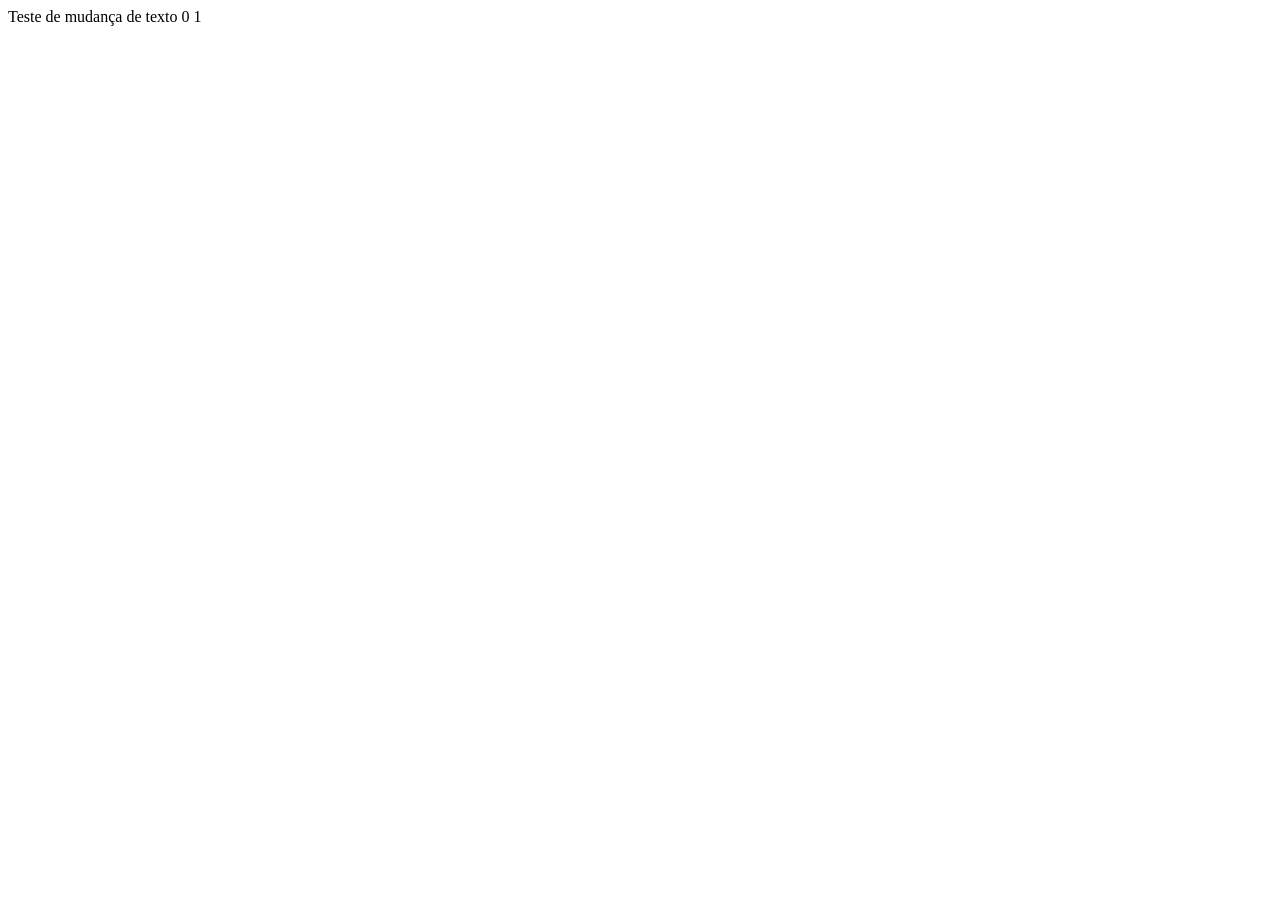
==== index.html @ 2391ac4b "Add files via upload" ====
<!DOCTYPE html>
<html lang="en">
<head>
    <meta charset="UTF-8">
    <meta name="viewport" content="width=device-width, initial-scale=1.0">
    <title>Maré de Bets</title>
    <link rel="stylesheet" href="style.css">
</head>
<body>
    Teste de mudança de texto
    0
    1
</body>
</html>
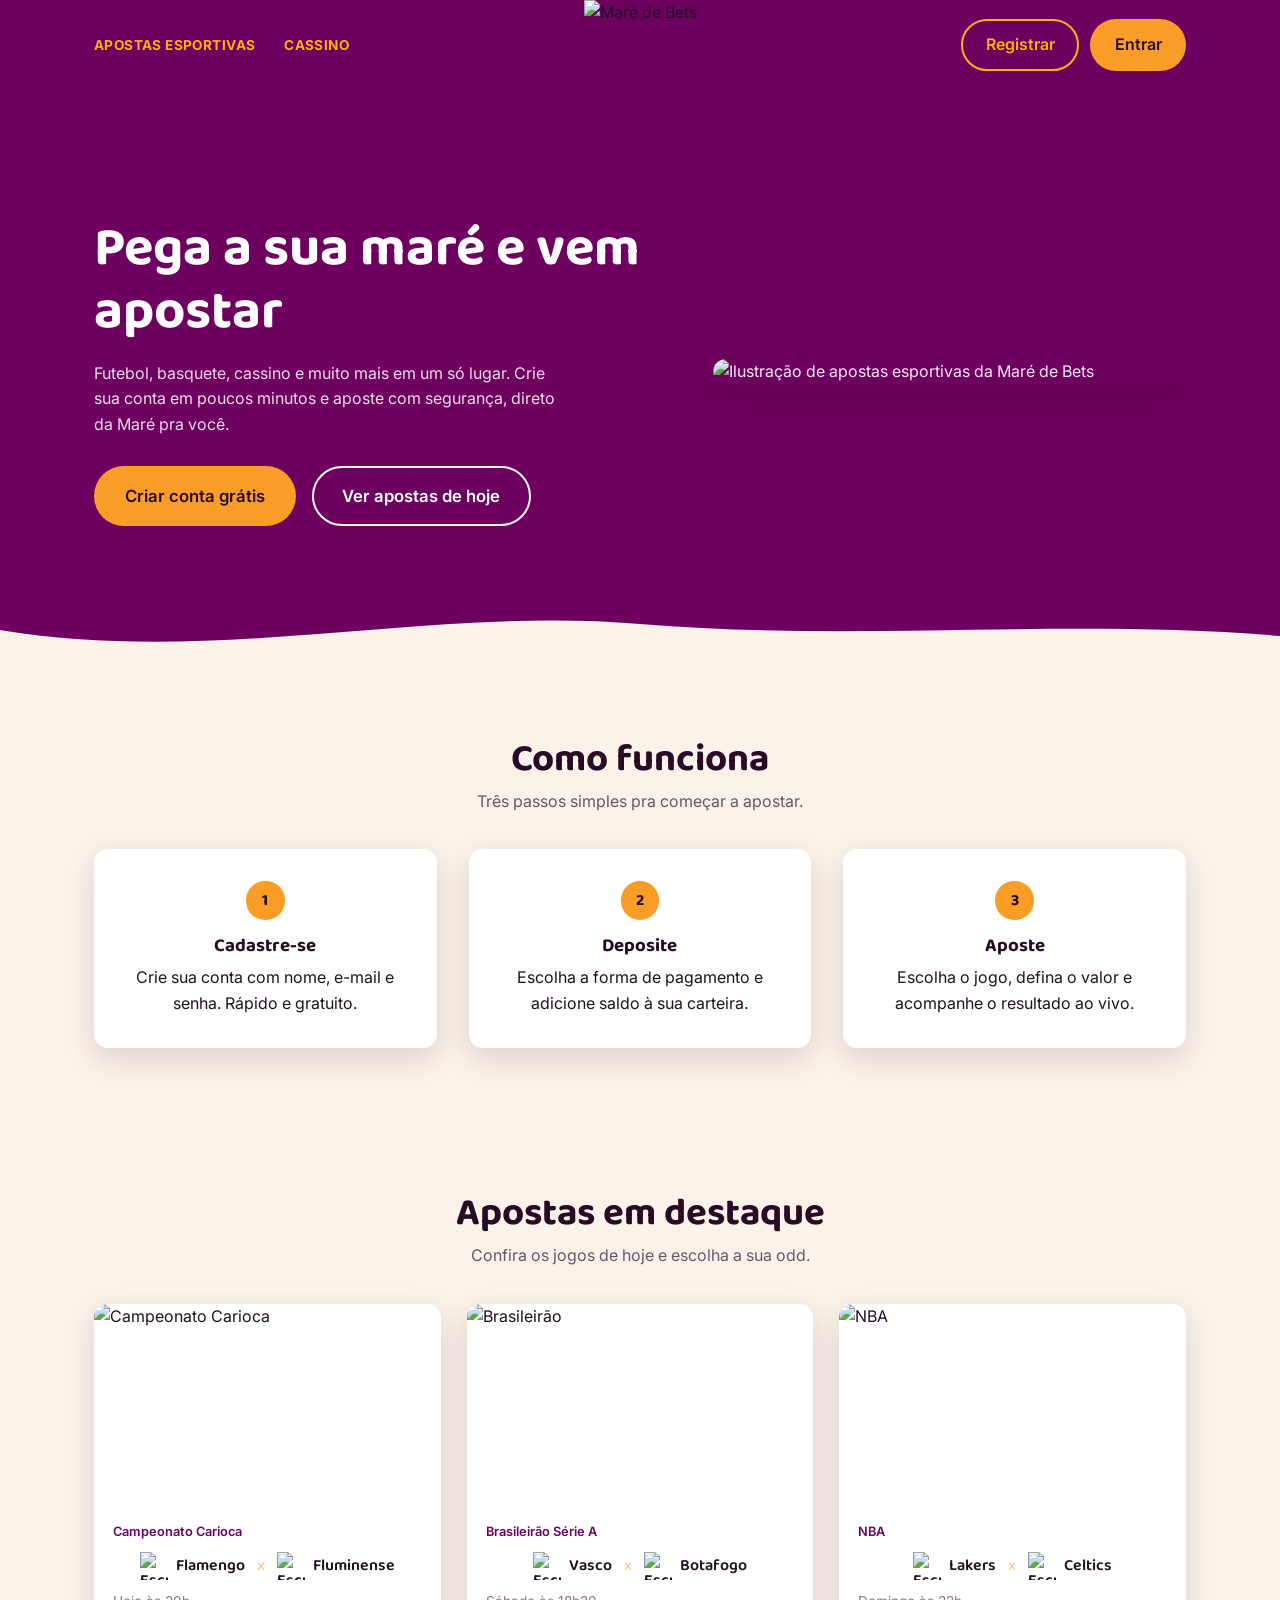
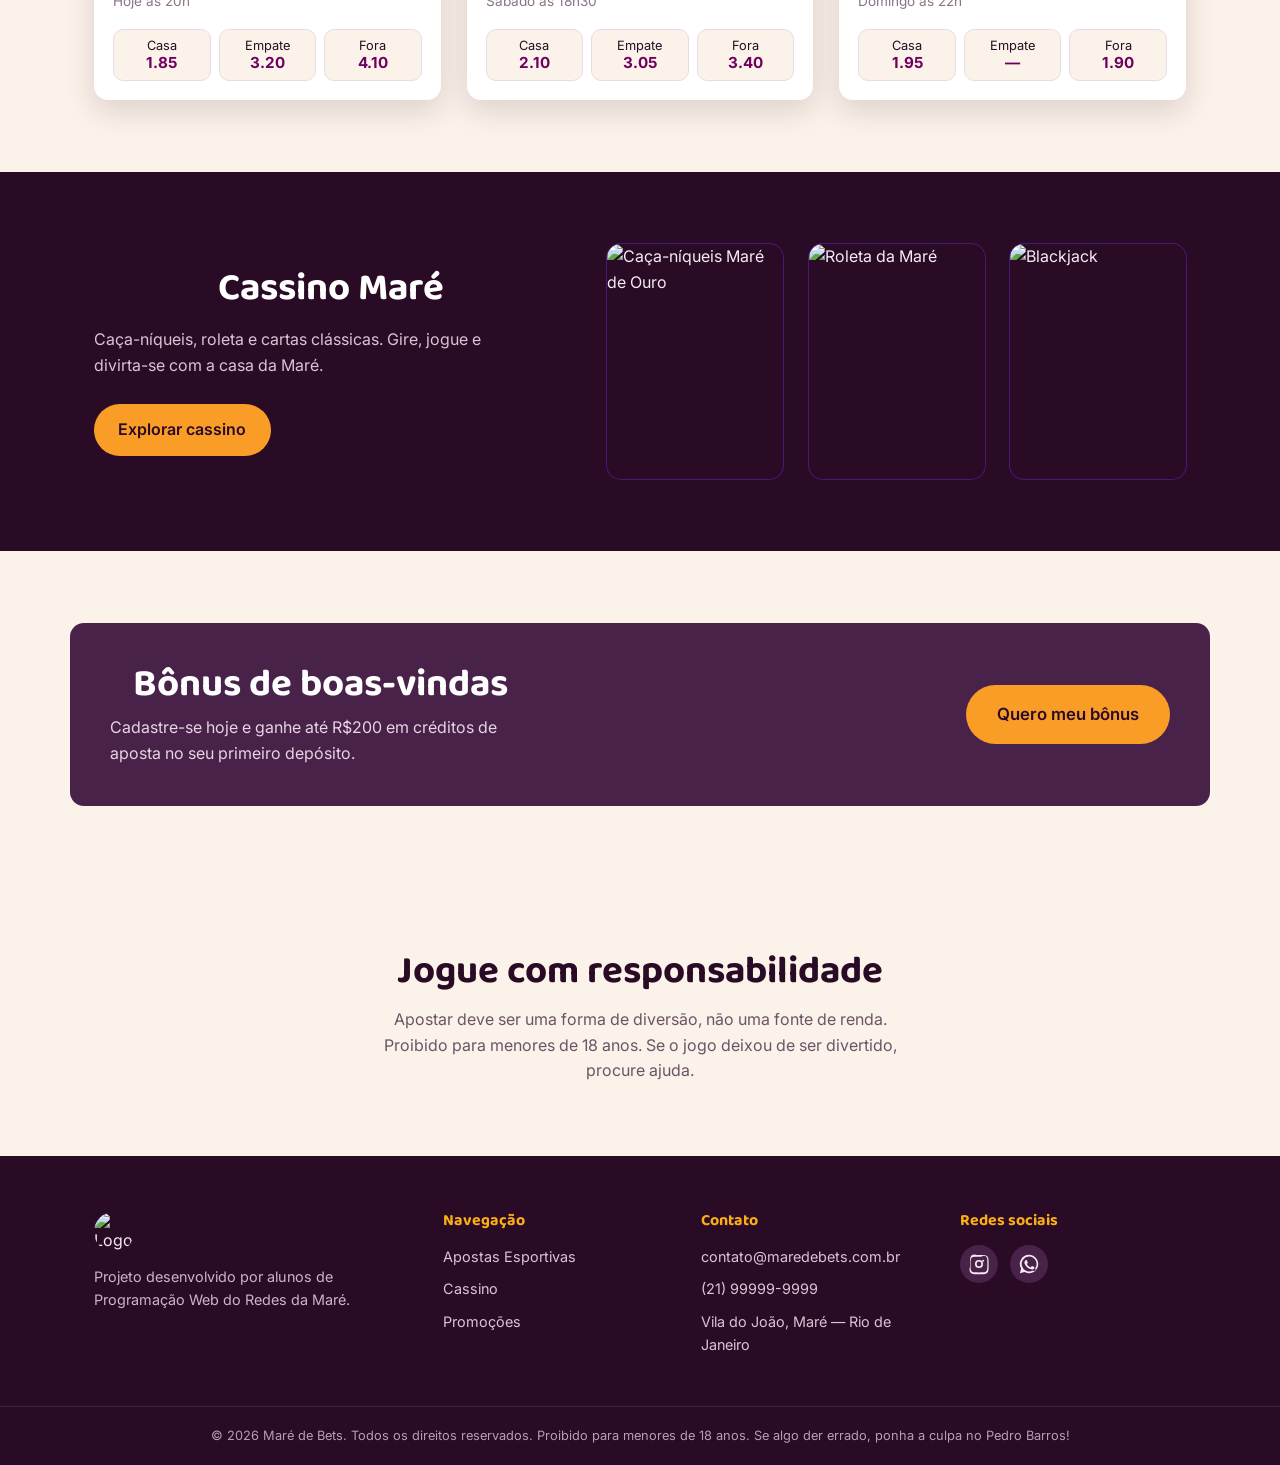
==== commit 07fc3a86: "tirei a pasta" ====
--- a/index.html
+++ b/index.html
@@ -1,14 +1,410 @@
-<!DOCTYPE html>
-<html lang="en">
-<head>
-    <meta charset="UTF-8">
-    <meta name="viewport" content="width=device-width, initial-scale=1.0">
-    <title>Maré de Bets</title>
-    <link rel="stylesheet" href="style.css">
-</head>
-<body>
-    Teste de mudança de texto
-    0
-    1
-</body>
-</html>+<!doctype html>
+<html lang="pt-BR">
+  <head>
+    <meta charset="UTF-8" />
+    <meta name="viewport" content="width=device-width, initial-scale=1.0" />
+    <title>Maré de Bets — Apostas esportivas e cassino</title>
+    <meta
+      name="description"
+      content="Maré de Bets: aposte em esportes e jogue no cassino online com segurança e diversão."
+    />
+
+    <!-- Fontes do Google Fonts: Baloo 2 (títulos, arredondada) + Inter (textos) -->
+    <link rel="preconnect" href="https://fonts.googleapis.com" />
+    <link rel="preconnect" href="https://fonts.gstatic.com" crossorigin />
+    <link
+      href="https://fonts.googleapis.com/css2?family=Baloo+2:wght@500;600;700;800&family=Inter:wght@400;500;600;700&display=swap"
+      rel="stylesheet"
+    />
+
+    <link rel="stylesheet" href="style.css" />
+  </head>
+  <body>
+    <!-- ===================== CABEÇALHO ===================== -->
+    <header class="cabecalho">
+      <div class="container cabecalho__conteudo">
+        <!-- Checkbox escondido: truque 100% CSS para abrir/fechar o menu no celular, sem JavaScript -->
+        <input type="checkbox" id="menu-toggle" class="menu-toggle" />
+        <label for="menu-toggle" class="menu-botao" aria-label="Abrir menu">
+          <span></span><span></span><span></span>
+        </label>
+
+        <nav class="cabecalho__nav">
+          <ul>
+            <li><a href="#esportes">Apostas Esportivas</a></li>
+            <li><a href="cassino.html">Cassino</a></li>
+          </ul>
+        </nav>
+
+        <!-- Logo: recorte da arte oficial do grupo (header que já estava em uso) -->
+        <a href="#topo" class="cabecalho__logo">
+          <img
+            src="assets/img/logo-header.png"
+            alt="Maré de Bets"
+            class="cabecalho__logo-imagem"
+          />
+        </a>
+
+        <div class="cabecalho__acoes">
+          <a href="registro.html" class="botao botao--contorno">Registrar</a>
+          <a href="login.html" class="botao botao--cheio">Entrar</a>
+        </div>
+      </div>
+    </header>
+
+    <main id="topo">
+      <!-- ===================== HERO ===================== -->
+      <section class="hero">
+        <div class="container hero__conteudo">
+          <div class="hero__texto">
+            <!-- TEXTO: troque pelo título principal escolhido pelo grupo -->
+            <h1>Pega a sua maré e vem apostar</h1>
+            <!-- TEXTO: troque pelo parágrafo de apresentação do site -->
+            <p class="hero__descricao">
+              Futebol, basquete, cassino e muito mais em um só lugar. Crie sua
+              conta em poucos minutos e aposte com segurança, direto da Maré pra
+              você.
+            </p>
+            <div class="hero__cta">
+              <a href="registro.html" class="botao botao--cheio botao--grande"
+                >Criar conta grátis</a
+              >
+              <a href="#esportes" class="botao botao--contorno botao--grande"
+                >Ver apostas de hoje</a
+              >
+            </div>
+          </div>
+
+          <div class="hero__imagem">
+            <!-- Imagem principal da seção -->
+            <img
+              src="assets/img/CassinoMain.jpg"
+              alt="Ilustração de apostas esportivas da Maré de Bets"
+            />
+          </div>
+        </div>
+
+        <!-- Divisor em forma de onda, remetendo à "maré" -->
+        <svg
+          class="onda"
+          viewBox="0 0 1440 80"
+          preserveAspectRatio="none"
+          aria-hidden="true"
+        >
+          <path
+            d="M0,32 C240,80 480,0 720,24 C960,48 1200,16 1440,40 L1440,80 L0,80 Z"
+          ></path>
+        </svg>
+      </section>
+
+      <!-- ===================== COMO FUNCIONA ===================== -->
+      <section class="como-funciona">
+        <div class="container">
+          <h2>Como funciona</h2>
+          <p class="secao__subtitulo">
+            Três passos simples pra começar a apostar.
+          </p>
+
+          <ol class="passos">
+            <li class="passo">
+              <span class="passo__numero">1</span>
+              <h3>Cadastre-se</h3>
+              <!-- TEXTO: ajuste a descrição de cada passo -->
+              <p>Crie sua conta com nome, e-mail e senha. Rápido e gratuito.</p>
+            </li>
+            <li class="passo">
+              <span class="passo__numero">2</span>
+              <h3>Deposite</h3>
+              <p>
+                Escolha a forma de pagamento e adicione saldo à sua carteira.
+              </p>
+            </li>
+            <li class="passo">
+              <span class="passo__numero">3</span>
+              <h3>Aposte</h3>
+              <p>
+                Escolha o jogo, defina o valor e acompanhe o resultado ao vivo.
+              </p>
+            </li>
+          </ol>
+        </div>
+      </section>
+
+      <!-- ===================== APOSTAS ESPORTIVAS ===================== -->
+      <section id="esportes" class="esportes">
+        <div class="container">
+          <h2>Apostas em destaque</h2>
+          <p class="secao__subtitulo">
+            Confira os jogos de hoje e escolha a sua odd.
+          </p>
+
+          <div class="grade-cartoes">
+            <!-- Cartão de jogo (repita este bloco para cada partida) -->
+            <article class="cartao-jogo">
+              <!-- IMAGEM: escudo ou banner do campeonato -->
+              <img
+                src="assets/img/Carioca.png"
+                alt="Campeonato Carioca"
+                class="cartao-jogo__imagem"
+              />
+              <div class="cartao-jogo__corpo">
+                <span class="cartao-jogo__liga">Campeonato Carioca</span>
+                <!-- TEXTO: nomes dos times do confronto -->
+                <p class="cartao-jogo__confronto">
+                  <span class="time">
+                    <img
+                      src="assets/img/escudos/flamengo.png"
+                      alt="Escudo do Flamengo"
+                      class="time__escudo"
+                    />
+                    Flamengo
+                  </span>
+
+                  <span class="confronto__x">x</span>
+
+                  <span class="time">
+                    <img
+                      src="assets/img/escudos/fluminense.png"
+                      alt="Escudo do Fluminense"
+                      class="time__escudo"
+                    />
+                    Fluminense
+                  </span>
+                </p>
+                <span class="cartao-jogo__horario">Hoje às 20h</span>
+                <div class="cartao-jogo__odds">
+                  <button type="button" class="odd">
+                    Casa <strong>1.85</strong>
+                  </button>
+                  <button type="button" class="odd">
+                    Empate <strong>3.20</strong>
+                  </button>
+                  <button type="button" class="odd">
+                    Fora <strong>4.10</strong>
+                  </button>
+                </div>
+              </div>
+            </article>
+
+            <article class="cartao-jogo">
+              <img
+                src="assets/img/brasileirao.png"
+                alt="Brasileirão"
+                class="cartao-jogo__imagem"
+              />
+              <div class="cartao-jogo__corpo">
+                <span class="cartao-jogo__liga">Brasileirão Série A</span>
+                <p class="cartao-jogo__confronto">
+                  <span class="time">
+                    <img
+                      src="assets/img/escudos/vasco.png"
+                      alt="Escudo do Vasco"
+                      class="time__escudo"
+                    />
+                    Vasco
+                  </span>
+                  <span class="confronto__x">x</span>
+                  <span class="time">
+                    <img
+                      src="assets/img/escudos/botafogo.png"
+                      alt="Escudo do Botafogo"
+                      class="time__escudo"
+                    />
+                    Botafogo
+                  </span>
+                </p>
+                <span class="cartao-jogo__horario">Sábado às 18h30</span>
+                <div class="cartao-jogo__odds">
+                  <button type="button" class="odd">
+                    Casa <strong>2.10</strong>
+                  </button>
+                  <button type="button" class="odd">
+                    Empate <strong>3.05</strong>
+                  </button>
+                  <button type="button" class="odd">
+                    Fora <strong>3.40</strong>
+                  </button>
+                </div>
+              </div>
+            </article>
+
+            <article class="cartao-jogo">
+              <img
+                src="assets/img/nba.png"
+                alt="NBA"
+                class="cartao-jogo__imagem"
+              />
+              <div class="cartao-jogo__corpo">
+                <span class="cartao-jogo__liga">NBA</span>
+                <p class="cartao-jogo__confronto">
+                  <span class="time">
+                    <img
+                      src="assets/img/escudos/lakers.png"
+                      alt="Escudo do Lakers"
+                      class="time__escudo"
+                    />
+                    Lakers
+                  </span>
+                  <span class="confronto__x">x</span>
+                  <span class="time">
+                    <img
+                      src="assets/img/escudos/celtics.png"
+                      alt="Escudo do Celtics"
+                      class="time__escudo"
+                    />
+                    Celtics
+                  </span>
+                </p>
+                <span class="cartao-jogo__horario">Domingo às 22h</span>
+                <div class="cartao-jogo__odds">
+                  <button type="button" class="odd">
+                    Casa <strong>1.95</strong>
+                  </button>
+                  <button type="button" class="odd">
+                    Empate <strong>—</strong>
+                  </button>
+                  <button type="button" class="odd">
+                    Fora <strong>1.90</strong>
+                  </button>
+                </div>
+              </div>
+            </article>
+          </div>
+        </div>
+      </section>
+
+      <!-- ===================== CASSINO ===================== -->
+      <section id="cassino" class="cassino">
+        <div class="container cassino__conteudo">
+          <div class="cassino__texto">
+            <h2>Cassino Maré</h2>
+            <!-- TEXTO: ajuste a chamada do cassino -->
+            <p>
+              Caça-níqueis, roleta e cartas clássicas. Gire, jogue e divirta-se
+              com a casa da Maré.
+            </p>
+            <a href="cassino.html" class="botao botao--cheio">Explorar cassino</a>
+          </div>
+
+          <div class="grade-cartoes grade-cartoes--cassino">
+            <!-- IMAGEM: capa de cada jogo de cassino -->
+            <img
+              src="assets/img/CacaNiquel.png"
+              alt="Caça-níqueis Maré de Ouro"
+              class="cartao-mini"
+            />
+            <img
+              src="assets/img/Roleta.png"
+              alt="Roleta da Maré"
+              class="cartao-mini"
+            />
+            <img
+              src="assets/img/BlackJack.png"
+              alt="Blackjack"
+              class="cartao-mini"
+            />
+          </div>
+        </div>
+      </section>
+
+      <!-- ===================== PROMOÇÕES ===================== -->
+      <section id="promocoes" class="promocoes">
+        <div class="container cartao-promocao">
+          <div>
+            <!-- TEXTO: título e texto da promoção -->
+            <h2>Bônus de boas-vindas</h2>
+            <p>
+              Cadastre-se hoje e ganhe até R$200 em créditos de aposta no seu
+              primeiro depósito.
+            </p>
+          </div>
+          <a href="#" class="botao botao--cheio botao--grande"
+            >Quero meu bônus</a
+          >
+        </div>
+      </section>
+
+      <!-- ===================== JOGO RESPONSÁVEL ===================== -->
+      <section class="responsavel">
+        <div class="container responsavel__conteudo">
+          <h2>Jogue com responsabilidade</h2>
+          <!-- TEXTO: texto de jogo responsável definido pelo grupo -->
+          <p>
+            Apostar deve ser uma forma de diversão, não uma fonte de renda.
+            Proibido para menores de 18 anos. Se o jogo deixou de ser divertido,
+            procure ajuda.
+          </p>
+        </div>
+      </section>
+    </main>
+
+    <!-- ===================== RODAPÉ ===================== -->
+    <footer id="contato" class="rodape">
+      <div class="container rodape__grade">
+        <div class="rodape__sobre">
+          <img
+            src="assets/img/logo.png"
+            alt="Logo Maré de Bets"
+            width="40"
+            height="40"
+          />
+          <!-- TEXTO: uma frase curta sobre o projeto/grupo -->
+          <p>
+            Projeto desenvolvido por alunos de Programação Web do Redes da Maré.
+          </p>
+        </div>
+
+        <div class="rodape__coluna">
+          <h4>Navegação</h4>
+          <ul>
+            <li><a href="#esportes">Apostas Esportivas</a></li>
+            <li><a href="cassino.html">Cassino</a></li>
+            <li><a href="#promocoes">Promoções</a></li>
+          </ul>
+        </div>
+
+        <div class="rodape__coluna">
+          <h4>Contato</h4>
+          <!-- TEXTO: dados de contato reais do grupo, se quiserem -->
+          <ul>
+            <li>
+              <a href="mailto:contato@maredebets.com.br"
+                >contato@maredebets.com.br</a
+              >
+            </li>
+            <li><a href="tel:+5521999999999">(21) 99999-9999</a></li>
+            <li>Vila do João, Maré — Rio de Janeiro</li>
+          </ul>
+        </div>
+
+        <div class="rodape__coluna">
+          <h4>Redes sociais</h4>
+          <div class="rodape__redes">
+            <!-- Ícones em SVG puro, sem bibliotecas externas -->
+            <a href="#" aria-label="Instagram">
+              <svg viewBox="0 0 24 24" width="22" height="22">
+                <path
+                  d="M12 2.2c3.2 0 3.6 0 4.9.07 1.2.06 2.1.26 2.6.44.6.23 1.03.5 1.5.97.47.47.74.9.97 1.5.18.5.38 1.4.44 2.6.06 1.3.07 1.7.07 4.9s0 3.6-.07 4.9c-.06 1.2-.26 2.1-.44 2.6a4.4 4.4 0 01-.97 1.5c-.47.47-.9.74-1.5.97-.5.18-1.4.38-2.6.44-1.3.06-1.7.07-4.9.07s-3.6 0-4.9-.07c-1.2-.06-2.1-.26-2.6-.44a4.4 4.4 0 01-1.5-.97 4.4 4.4 0 01-.97-1.5c-.18-.5-.38-1.4-.44-2.6C2.2 15.6 2.2 15.2 2.2 12s0-3.6.07-4.9c.06-1.2.26-2.1.44-2.6.23-.6.5-1.03.97-1.5.47-.47.9-.74 1.5-.97.5-.18 1.4-.38 2.6-.44C8.4 2.2 8.8 2.2 12 2.2zm0 1.8c-3.14 0-3.5 0-4.75.07-1 .05-1.6.22-1.95.36-.5.2-.85.42-1.22.8-.38.37-.6.72-.8 1.22-.14.36-.3.95-.36 1.95C2.8 8.5 2.8 8.86 2.8 12s0 3.5.07 4.75c.05 1 .22 1.6.36 1.95.2.5.42.85.8 1.22.37.38.72.6 1.22.8.36.14.95.3 1.95.36 1.25.07 1.6.07 4.75.07s3.5 0 4.75-.07c1-.05 1.6-.22 1.95-.36.5-.2.85-.42 1.22-.8.38-.37.6-.72.8-1.22.14-.36.3-.95.36-1.95.07-1.25.07-1.6.07-4.75s0-3.5-.07-4.75c-.05-1-.22-1.6-.36-1.95a3.3 3.3 0 00-.8-1.22 3.3 3.3 0 00-1.22-.8c-.36-.14-.95-.3-1.95-.36C15.5 4 15.14 4 12 4zm0 3.6a4.4 4.4 0 110 8.8 4.4 4.4 0 010-8.8zm0 1.8a2.6 2.6 0 100 5.2 2.6 2.6 0 000-5.2zm4.6-2a1.03 1.03 0 110 2.06 1.03 1.03 0 010-2.06z"
+                />
+              </svg>
+            </a>
+            <a href="#" aria-label="WhatsApp">
+              <svg viewBox="0 0 24 24" width="22" height="22">
+                <path
+                  d="M12 2a10 10 0 00-8.6 15.1L2 22l5.1-1.3A10 10 0 1012 2zm0 1.8a8.2 8.2 0 017 12.5l-.26.42.9 3.3-3.4-.9-.42.25A8.2 8.2 0 1112 3.8zm-3.3 4.1c-.2 0-.5 0-.73.28-.25.28-.95.93-.95 2.27 0 1.33.97 2.63 1.1 2.8.14.2 1.9 2.9 4.6 4.05 2.26.95 2.72.76 3.2.72.5-.05 1.63-.67 1.86-1.3.23-.65.23-1.2.16-1.3-.07-.1-.25-.17-.5-.3-.27-.13-1.63-.8-1.88-.9-.25-.1-.44-.14-.62.13-.18.28-.7.9-.87 1.1-.16.18-.32.2-.6.07-.27-.14-1.13-.42-2.16-1.34-.8-.72-1.34-1.6-1.5-1.87-.16-.27-.02-.42.12-.56.13-.13.27-.33.4-.5.14-.17.18-.28.28-.47.1-.2.05-.37-.02-.5-.07-.14-.6-1.5-.86-2.05-.22-.5-.45-.46-.62-.46z"
+                />
+              </svg>
+            </a>
+          </div>
+        </div>
+      </div>
+
+      <div class="rodape__base">
+        <p>
+          &copy; 2026 Maré de Bets. Todos os direitos reservados. Proibido para
+          menores de 18 anos. Se algo der errado, ponha a culpa no Pedro Barros!
+        </p>
+      </div>
+    </footer>
+  </body>
+</html>
--- a/style.css
+++ b/style.css
@@ -0,0 +1,1397 @@
+/* ===========================================================
+   MARÉ DE BETS — style.css
+   Só HTML5 + CSS3, sem frameworks e sem JavaScript.
+   Organizado em blocos: 1) Variáveis  2) Reset  3) Base
+   4) Layout  5) Cabeçalho  6) Hero  7) Seções  8) Cartões
+   9) Rodapé  10) Responsividade (media queries)
+   11) Página de registro  12) Página de login
+   13) Página do cassino (caça-níqueis, roleta, blackjack)
+   =========================================================== */
+
+/* ---------- 1) VARIÁVEIS DE COR E ESPAÇAMENTO ----------
+   Troque os valores aqui para mudar o tema de cor do site inteiro. */
+:root {
+  --roxo-mare: #6e005f; /* roxo do cabeçalho, cor oficial da marca */
+  --roxo-profundo: #2a0b26; /* roxo bem escuro, usado em fundos de destaque */
+  --ameixa: #482249; /* roxo logo (oficial), usado em cartões sobre áreas escuras */
+  --roxo-neon: #702fed; /* roxo neon (oficial), usado em destaques e foco do teclado */
+  --dourado: #f99d27; /* dourado do cabeçalho (oficial), cor de ação (botões, odds) */
+  --dourado-suave: #fbae16; /* amarelo logo (oficial), usado em textos/detalhes */
+  --creme: #fbf2e9; /* fundo claro das seções de conteúdo */
+  --branco: #ffffff;
+  --texto-escuro: #231022; /* texto principal sobre fundo claro */
+  --texto-claro: #f6eaf4; /* texto principal sobre fundo escuro */
+
+  --fonte-titulo: "Baloo 2", sans-serif;
+  --fonte-texto: "Inter", sans-serif;
+
+  --largura-maxima: 1140px;
+  --raio: 14px;
+  --sombra: 0 10px 30px rgba(42, 11, 38, 0.15);
+}
+
+/* ---------- 2) RESET BÁSICO ---------- */
+* {
+  box-sizing: border-box;
+  margin: 0;
+  padding: 0;
+}
+
+html {
+  scroll-behavior: smooth;
+}
+
+img {
+  max-width: 100%;
+  display: block;
+}
+
+a {
+  text-decoration: none;
+  color: inherit;
+}
+
+ul {
+  list-style: none;
+}
+
+button {
+  font-family: inherit;
+  cursor: pointer;
+  border: none;
+  background: none;
+}
+
+/* Foco visível pelo teclado em todo o site, usando o roxo neon da marca */
+a:focus-visible,
+button:focus-visible,
+.menu-botao:focus-visible {
+  outline: 3px solid var(--roxo-neon);
+  outline-offset: 2px;
+  border-radius: 4px;
+}
+
+/* ---------- 3) BASE ---------- */
+body {
+  font-family: var(--fonte-texto);
+  color: var(--texto-escuro);
+  background-color: var(--creme);
+  line-height: 1.6;
+}
+
+h1,
+h2,
+h3,
+h4 {
+  font-family: var(--fonte-titulo);
+  font-weight: 700;
+  line-height: 1.15;
+}
+
+h2 {
+  text-align: center;
+  font-size: clamp(1.8rem, 3vw, 2.4rem);
+  color: var(--roxo-profundo);
+}
+
+.secao__subtitulo {
+  text-align: center;
+  color: #6b5468;
+  margin-top: 0.4rem;
+  margin-bottom: 2.2rem;
+  max-width: 50ch;
+}
+
+/* ---------- 4) LAYOUT ---------- */
+.container {
+  width: 100%;
+  max-width: var(--largura-maxima);
+  margin: 0 auto;
+  padding: 0 1.5rem;
+}
+
+main section {
+  padding: 4.5rem 0;
+}
+
+/* Botões reutilizados em várias seções */
+.botao {
+  display: inline-block;
+  padding: 0.7rem 1.4rem;
+  border-radius: 999px;
+  font-weight: 600;
+  font-family: var(--fonte-texto);
+  border: 2px solid transparent;
+  transition:
+    transform 0.15s ease,
+    opacity 0.15s ease;
+}
+
+.botao:hover {
+  transform: translateY(-2px);
+}
+
+.botao--cheio {
+  background-color: var(--dourado);
+  color: var(--roxo-profundo);
+}
+
+.botao--contorno {
+  background-color: transparent;
+  border-color: currentColor;
+}
+
+.botao--grande {
+  padding: 0.9rem 1.8rem;
+  font-size: 1.05rem;
+}
+
+/* ---------- 5) CABEÇALHO ---------- */
+.cabecalho {
+  background-color: var(--roxo-mare);
+  position: sticky;
+  top: 0;
+  z-index: 50;
+}
+
+.cabecalho__conteudo {
+  display: grid;
+  grid-template-columns: 1fr auto 1fr;
+  align-items: center;
+  gap: 1.5rem;
+  padding-top: 0rem;
+  padding-bottom: 0rem;
+}
+
+/* Logo centralizada: é a arte oficial do grupo (imagem), por isso não leva fonte própria */
+.cabecalho__logo {
+  justify-self: center;
+}
+
+.cabecalho__logo-imagem {
+  height: 90px;
+  width: auto;
+}
+
+.cabecalho__nav {
+  justify-self: start;
+}
+
+.cabecalho__nav ul {
+  display: flex;
+  gap: 1.8rem;
+}
+
+.cabecalho__nav a {
+  color: var(--dourado-suave);
+  font-weight: 700;
+  font-size: 0.85rem;
+  text-transform: uppercase;
+  letter-spacing: 0.03em;
+}
+
+.cabecalho__nav a:hover {
+  color: var(--branco);
+}
+
+.cabecalho__nav a[aria-current="page"] {
+  color: var(--branco);
+  border-bottom: 2px solid var(--dourado);
+  padding-bottom: 2px;
+}
+
+.cabecalho__acoes {
+  display: flex;
+  gap: 0.7rem;
+  justify-self: end;
+}
+
+.cabecalho__acoes .botao--contorno {
+  color: var(--dourado-suave);
+  border-color: var(--dourado-suave);
+}
+
+/* Botão do menu (hambúrguer) e checkbox: escondidos no desktop */
+.menu-toggle,
+.menu-botao {
+  display: none;
+}
+
+/* ---------- 6) HERO ---------- */
+.hero {
+  background-color: var(--roxo-mare);
+  color: var(--texto-claro);
+  position: relative;
+  overflow: hidden;
+  padding-bottom: 0;
+}
+
+.hero__conteudo {
+  display: grid;
+  grid-template-columns: 1.1fr 0.9fr;
+  gap: 2.5rem;
+  align-items: center;
+  padding-top: 3.5rem;
+  padding-bottom: 5rem;
+}
+
+.hero__texto h1 {
+  font-size: clamp(2.2rem, 4.5vw, 3.4rem);
+  color: var(--branco);
+}
+
+.hero__descricao {
+  margin-top: 1.1rem;
+  max-width: 48ch;
+  color: #eadce8;
+}
+
+.hero__cta {
+  display: flex;
+  gap: 1rem;
+  margin-top: 1.8rem;
+  flex-wrap: wrap;
+}
+
+.hero__cta .botao--contorno {
+  color: var(--branco);
+}
+
+.hero__imagem img {
+  border-radius: var(--raio);
+  box-shadow: var(--sombra);
+}
+
+/* Onda decorativa entre o hero e a próxima seção */
+.onda {
+  display: block;
+  width: 100%;
+  height: 60px;
+}
+
+.onda path {
+  fill: var(--creme);
+}
+
+/* ---------- 7) SEÇÕES DE CONTEÚDO ---------- */
+
+/* Como funciona: passos numerados (é uma sequência, por isso a numeração) */
+.como-funciona {
+  text-align: center;
+}
+
+.secao__subtitulo {
+  margin-left: auto;
+  margin-right: auto;
+}
+
+li.passo {
+  list-style: none;
+}
+
+.passos {
+  display: grid;
+  grid-template-columns: repeat(3, 1fr);
+  gap: 2rem;
+  margin-top: 1rem;
+}
+
+.passo {
+  background-color: var(--branco);
+  border-radius: var(--raio);
+  padding: 2rem 1.5rem;
+  box-shadow: var(--sombra);
+}
+
+.passo__numero {
+  display: inline-flex;
+  align-items: center;
+  justify-content: center;
+  width: 2.4rem;
+  height: 2.4rem;
+  border-radius: 50%;
+  background-color: var(--dourado);
+  color: var(--roxo-profundo);
+  font-family: var(--fonte-titulo);
+  font-weight: 700;
+  margin-bottom: 1rem;
+}
+
+.passo h3 {
+  margin-bottom: 0.5rem;
+  color: var(--roxo-profundo);
+}
+
+/* Cassino: faixa escura com destaque de jogos */
+.cassino {
+  background-color: var(--roxo-profundo);
+  color: var(--texto-claro);
+}
+
+.cassino__conteudo {
+  display: grid;
+  grid-template-columns: 0.9fr 1.1fr;
+  gap: 2.5rem;
+  align-items: center;
+}
+
+.cassino h2 {
+  color: var(--branco);
+}
+
+.cassino__texto p {
+  margin: 1rem 0 1.6rem;
+  color: #d9c3d6;
+  max-width: 42ch;
+}
+
+.grade-cartoes--cassino {
+  display: grid;
+  grid-template-columns: repeat(3, 1fr);
+  gap: 1rem;
+}
+
+.cartao-mini {
+  border-radius: var(--raio);
+  aspect-ratio: 3 / 4;
+  object-fit: cover;
+  box-shadow: 0 0 0 1px rgba(112, 47, 237, 0.4);
+  transition:
+    box-shadow 0.2s ease,
+    transform 0.2s ease;
+}
+
+/* Brilho neon ao passar o mouse, remetendo às luzes de um cassino */
+.cartao-mini:hover {
+  box-shadow: 0 0 24px 2px rgba(112, 47, 237, 0.65);
+  transform: translateY(-3px);
+}
+
+/* Promoções: cartão em destaque */
+.promocoes .container.cartao-promocao {
+  background-color: var(--ameixa);
+  color: var(--texto-claro);
+  border-radius: var(--raio);
+  padding: 2.5rem;
+  display: flex;
+  align-items: center;
+  justify-content: space-between;
+  gap: 1.5rem;
+  flex-wrap: wrap;
+}
+
+.cartao-promocao h2 {
+  color: var(--branco);
+}
+
+.cartao-promocao p {
+  margin-top: 0.5rem;
+  color: #e7d4e4;
+  max-width: 42ch;
+}
+
+/* Jogo responsável */
+.responsavel {
+  background-color: var(--creme);
+}
+
+.responsavel__conteudo {
+  text-align: center;
+  max-width: 60ch;
+  margin: 0 auto;
+}
+
+.responsavel__conteudo p {
+  color: #6b5468;
+  margin-top: 0.8rem;
+}
+
+/* ---------- 8) CARTÕES DE JOGO (apostas esportivas) ---------- */
+.grade-cartoes {
+  display: grid;
+  grid-template-columns: repeat(3, 1fr);
+  gap: 1.6rem;
+}
+
+.cartao-jogo {
+  background-color: var(--branco);
+  border-radius: var(--raio);
+  overflow: hidden;
+  box-shadow: var(--sombra);
+}
+
+.cartao-jogo__imagem {
+  width: 100%;
+  aspect-ratio: 16 / 9;
+  object-fit: cover;
+}
+
+.cartao-jogo__corpo {
+  padding: 1.2rem;
+}
+
+.cartao-jogo__liga {
+  font-size: 0.8rem;
+  font-weight: 600;
+  color: var(--roxo-mare);
+}
+
+.cartao-jogo__confronto {
+  display: flex;
+  align-items: center;
+  justify-content: center;
+  gap: 12px;
+  flex-wrap: wrap; /* quebra a linha em telas pequenas */
+  font-family: var(--fonte-titulo);
+  margin: 0.5rem 0;
+}
+
+.time {
+  display: flex;
+  align-items: center;
+  gap: 8px;
+  font-weight: 600;
+  color: var(--texto-escuro);
+}
+
+.time__escudo {
+  width: 28px;
+  height: 28px;
+  object-fit: contain; /* mantém a proporção do brasão */
+}
+
+.confronto__x {
+  opacity: 0.6;
+  font-weight: 400;
+  color: var(--dourado);
+}
+
+.cartao-jogo__horario {
+  font-size: 0.85rem;
+  color: #8a7488;
+}
+
+.cartao-jogo__odds {
+  display: flex;
+  gap: 0.5rem;
+  margin-top: 1rem;
+}
+
+.odd {
+  flex: 1;
+  background-color: var(--creme);
+  border: 1px solid #e7dbe4;
+  border-radius: 10px;
+  padding: 0.5rem 0.4rem;
+  font-size: 0.8rem;
+  color: var(--texto-escuro);
+  text-align: center;
+  transition: background-color 0.15s ease;
+}
+
+.odd strong {
+  display: block;
+  font-size: 0.95rem;
+  color: var(--roxo-mare);
+}
+
+.odd:hover {
+  background-color: #f1e2ee;
+}
+
+/* ---------- 9) RODAPÉ ---------- */
+.rodape {
+  background-color: var(--roxo-profundo);
+  color: var(--texto-claro);
+  padding-top: 3.5rem;
+}
+
+.rodape__grade {
+  display: grid;
+  grid-template-columns: 1.4fr 1fr 1fr 1fr;
+  gap: 2rem;
+  padding-bottom: 2.5rem;
+}
+
+.rodape__sobre {
+  display: flex;
+  flex-direction: column;
+  gap: 0.8rem;
+}
+
+.rodape__sobre img {
+  border-radius: 50%;
+}
+
+.rodape__sobre p {
+  color: #cbb3c8;
+  font-size: 0.9rem;
+}
+
+.rodape__coluna h4 {
+  font-family: var(--fonte-titulo);
+  color: var(--dourado-suave);
+  margin-bottom: 0.9rem;
+  font-size: 1rem;
+}
+
+.rodape__coluna ul li {
+  margin-bottom: 0.6rem;
+  font-size: 0.9rem;
+  color: #d9c3d6;
+}
+
+.rodape__coluna a:hover {
+  color: var(--dourado-suave);
+}
+
+.rodape__redes {
+  display: flex;
+  gap: 0.8rem;
+}
+
+.rodape__redes a {
+  width: 38px;
+  height: 38px;
+  border-radius: 50%;
+  background-color: var(--ameixa);
+  display: flex;
+  align-items: center;
+  justify-content: center;
+}
+
+.rodape__redes svg {
+  fill: var(--texto-claro);
+}
+
+.rodape__redes a:hover svg {
+  fill: var(--dourado);
+}
+
+.rodape__base {
+  border-top: 1px solid rgba(255, 255, 255, 0.1);
+  padding: 1.2rem 0;
+  text-align: center;
+  font-size: 0.8rem;
+  color: #b79db4;
+}
+
+/* ===========================================================
+   10) RESPONSIVIDADE — MEDIA QUERIES
+   Breakpoints: tablet (980px) e celular (600px)
+   =========================================================== */
+
+@media (max-width: 980px) {
+  .hero__conteudo {
+    grid-template-columns: 1fr;
+    text-align: left;
+    padding-top: 2.5rem;
+  }
+
+  .hero__imagem {
+    order: -1;
+  }
+
+  .cassino__conteudo {
+    grid-template-columns: 1fr;
+  }
+
+  .grade-cartoes,
+  .passos {
+    grid-template-columns: repeat(2, 1fr);
+  }
+
+  .rodape__grade {
+    grid-template-columns: 1fr 1fr;
+  }
+}
+
+@media (max-width: 760px) {
+  /* No celular o cabeçalho vira 2 colunas (hambúrguer | logo) + ações encolhidas,
+     e o menu completo abre como painel abaixo, controlado só com CSS,
+     usando a checkbox escondida (#menu-toggle) + a label (.menu-botao). */
+  .cabecalho__conteudo {
+    grid-template-columns: auto 1fr auto;
+  }
+
+  .menu-botao {
+    display: flex;
+    flex-direction: column;
+    justify-content: center;
+    gap: 5px;
+    width: 28px;
+    height: 28px;
+    cursor: pointer;
+    grid-column: 1;
+    grid-row: 1;
+  }
+
+  .menu-botao span {
+    display: block;
+    height: 2px;
+    background-color: var(--dourado-suave);
+    border-radius: 2px;
+  }
+
+  .cabecalho__logo {
+    grid-column: 2;
+    grid-row: 1;
+  }
+
+  .cabecalho__acoes {
+    grid-column: 3;
+    grid-row: 1;
+  }
+
+  .cabecalho__acoes .botao {
+    padding: 0.5rem 0.9rem;
+    font-size: 0.85rem;
+  }
+
+  .cabecalho__logo-imagem {
+    height: 32px;
+  }
+
+  .cabecalho__nav {
+    grid-column: 1 / -1;
+    grid-row: 2;
+    justify-self: stretch;
+    max-height: 0;
+    overflow: hidden;
+    transition: max-height 0.25s ease;
+  }
+
+  .cabecalho__nav ul {
+    flex-direction: column;
+    gap: 0;
+    padding: 0.5rem 0 1rem;
+  }
+
+  .cabecalho__nav a {
+    display: block;
+    padding: 0.6rem 0;
+  }
+
+  .menu-toggle:checked ~ .cabecalho__nav {
+    max-height: 300px;
+  }
+}
+
+@media (max-width: 600px) {
+  main section {
+    padding: 3rem 0;
+  }
+
+  .passos,
+  .grade-cartoes,
+  .grade-cartoes--cassino,
+  .rodape__grade {
+    grid-template-columns: 1fr;
+  }
+
+  .cartao-promocao {
+    flex-direction: column;
+    align-items: flex-start;
+    text-align: left;
+  }
+
+  .hero__cta {
+    flex-direction: column;
+  }
+
+  .hero__cta .botao {
+    text-align: center;
+  }
+}
+
+/* ===========================================================
+   11) PÁGINA DE REGISTRO (registro.html)
+   Tela dividida: arte à esquerda, formulário à direita.
+   =========================================================== */
+
+/* A regra "main section" do site padroniza o padding; zeramos aqui */
+main.registro section {
+  padding: 0;
+}
+
+.registro {
+  display: grid;
+  grid-template-columns: 1.1fr 0.9fr;
+  min-height: calc(100vh - 90px);
+}
+
+/* ----- Lado da arte ----- */
+.registro__arte {
+  position: relative;
+  background-color: var(--roxo-mare);
+  overflow: hidden;
+  display: flex;
+  align-items: flex-start;
+}
+
+.registro__arte-imagem {
+  position: absolute;
+  inset: 0;
+  width: 100%;
+  height: 100%;
+  object-fit: cover;
+}
+
+/* Degradê para o título ficar legível sobre a imagem */
+.registro__arte::after {
+  content: "";
+  position: absolute;
+  inset: 0;
+  background: linear-gradient(
+    180deg,
+    rgba(42, 11, 38, 0.85) 0%,
+    rgba(42, 11, 38, 0) 55%
+  );
+}
+
+.registro__arte-texto {
+  position: relative;
+  z-index: 1;
+  padding: 3rem 2.5rem;
+  max-width: 30rem;
+}
+
+.registro__arte-texto h1 {
+  font-size: clamp(2rem, 4vw, 3.2rem);
+  color: var(--branco);
+}
+
+.registro__arte-texto p {
+  margin-top: 0.8rem;
+  color: #eadce8;
+  font-weight: 500;
+}
+
+/* ----- Lado do formulário ----- */
+.registro__painel {
+  background-color: var(--roxo-profundo);
+  color: var(--texto-claro);
+  display: flex;
+  align-items: center;
+  justify-content: center;
+  padding: 2.5rem 1.5rem;
+}
+
+.formulario {
+  width: 100%;
+  max-width: 390px;
+  display: flex;
+  flex-direction: column;
+  gap: 1.1rem;
+}
+
+.formulario__logo {
+  margin: 0 auto;
+  border-radius: 50%;
+  padding: 10px;
+}
+
+.formulario h2 {
+  color: var(--branco);
+  font-size: 1.6rem;
+  margin-bottom: 0.2rem;
+}
+
+.campo {
+  display: flex;
+  flex-direction: column;
+  gap: 0.35rem;
+}
+
+.campo label {
+  font-size: 0.9rem;
+  font-weight: 600;
+  color: var(--dourado-suave);
+}
+
+.campo input {
+  width: 100%;
+  padding: 0.75rem 0.9rem;
+  font-family: var(--fonte-texto);
+  font-size: 1rem;
+  color: var(--branco);
+  background-color: rgba(246, 234, 244, 0.12);
+  border: 1.5px solid rgba(251, 174, 22, 0.55);
+  border-radius: 10px;
+  transition:
+    border-color 0.15s ease,
+    background-color 0.15s ease;
+  color-scheme: dark; /* deixa o ícone do calendário claro */
+}
+
+.campo input::placeholder {
+  color: #b79db4;
+}
+
+.campo input:focus {
+  outline: none;
+  border-color: var(--roxo-neon);
+  background-color: rgba(112, 47, 237, 0.18);
+  box-shadow: 0 0 0 3px rgba(112, 47, 237, 0.45);
+}
+
+/* Só mostra erro depois que a pessoa digitou algo inválido */
+.campo input:user-invalid {
+  border-color: #ff7a8a;
+}
+
+.campo small {
+  font-size: 0.8rem;
+  color: #b79db4;
+}
+
+.campo-check {
+  display: flex;
+  align-items: flex-start;
+  gap: 0.6rem;
+  font-size: 0.85rem;
+  color: #d9c3d6;
+  cursor: pointer;
+}
+
+.campo-check input {
+  width: 1.1rem;
+  height: 1.1rem;
+  margin-top: 0.15rem;
+  accent-color: var(--dourado);
+  flex-shrink: 0;
+}
+
+.formulario__enviar {
+  width: 100%;
+  text-align: center;
+  cursor: pointer;
+  font-family: var(--fonte-texto);
+  margin-top: 0.3rem;
+}
+
+.formulario__login {
+  text-align: center;
+  font-size: 0.9rem;
+  color: #d9c3d6;
+}
+
+.formulario__login a {
+  color: var(--dourado-suave);
+  font-weight: 600;
+  text-decoration: underline;
+}
+
+.formulario__login a:hover {
+  color: var(--branco);
+}
+
+/* ----- Responsivo ----- */
+@media (max-width: 860px) {
+  .registro {
+    grid-template-columns: 1fr;
+    min-height: 0;
+  }
+
+  /* A arte vira uma faixa no topo, o formulário vem logo abaixo */
+  .registro__arte {
+    min-height: 240px;
+  }
+
+  .registro__arte-texto {
+    padding: 2rem 1.5rem;
+  }
+}
+
+/* ---------- 12) LOGIN (login.html) ----------
+   Reaproveita os estilos do registro; só acrescenta a linha
+   "manter conectado" + "esqueci minha senha". */
+.formulario__extras {
+  display: flex;
+  align-items: center;
+  justify-content: space-between;
+  gap: 1rem;
+  flex-wrap: wrap;
+}
+
+.formulario__extras a {
+  font-size: 0.85rem;
+  color: var(--dourado-suave);
+  font-weight: 600;
+  text-decoration: underline;
+}
+
+.formulario__extras a:hover {
+  color: var(--branco);
+}
+
+/* ===========================================================
+   13) PÁGINA DO CASSINO (cassino.html)
+   Caça-níqueis, roleta e blackjack — tudo desenhado só com
+   HTML/CSS (emojis, gradientes, sombras e formas), sem imagens
+   externas e sem JavaScript.
+   =========================================================== */
+
+/* Hero mais simples, só com texto centralizado */
+.hero--cassino .hero__conteudo--centro {
+  grid-template-columns: 1fr;
+  text-align: center;
+  justify-items: center;
+  padding-top: 3rem;
+  padding-bottom: 3.5rem;
+}
+
+.hero--cassino .hero__descricao {
+  margin-left: auto;
+  margin-right: auto;
+}
+
+/* Estrutura comum às 3 seções de jogo: visual de um lado, texto do outro */
+.jogo__grade {
+  display: grid;
+  grid-template-columns: 1fr 1fr;
+  gap: 3rem;
+  align-items: center;
+}
+
+.jogo--roleta {
+  background-color: var(--roxo-profundo);
+  color: var(--texto-claro);
+}
+
+.jogo--roleta h2 {
+  color: var(--branco);
+}
+
+.jogo__etiqueta {
+  display: inline-block;
+  background-color: var(--ameixa);
+  color: var(--dourado-suave);
+  font-size: 0.75rem;
+  font-weight: 700;
+  text-transform: uppercase;
+  letter-spacing: 0.04em;
+  padding: 0.3rem 0.8rem;
+  border-radius: 999px;
+  margin-bottom: 0.8rem;
+}
+
+.jogo__etiqueta--claro {
+  background-color: rgba(255, 255, 255, 0.1);
+}
+
+.jogo__info h2 {
+  text-align: left;
+}
+
+.jogo__info p {
+  margin: 0.9rem 0 1.4rem;
+  max-width: 44ch;
+  color: inherit;
+  opacity: 0.85;
+}
+
+/* ---------- Caça-níqueis ---------- */
+/* ---------- Caça-níqueis ---------- */
+.caca-niqueis {
+  display: flex;
+  flex-direction: column;
+  align-items: center;
+  gap: 1.5rem;
+}
+
+.caca-niqueis__maquina {
+  display: flex;
+  gap: 0.8rem;
+  background-color: var(--roxo-profundo);
+  border: 4px solid var(--dourado);
+  border-radius: var(--raio);
+  padding: 1.2rem;
+  box-shadow: var(--sombra);
+}
+
+.caca-niqueis__rolo {
+  display: flex;
+  flex-direction: column;
+  align-items: center;
+  gap: 0.4rem;
+  background-color: var(--ameixa);
+  border-radius: 10px;
+  padding: 0.6rem 0.9rem;
+  overflow: hidden;
+}
+
+.simbolo {
+  font-size: 1.6rem;
+  opacity: 0.35;
+  transform: scale(0.85);
+}
+
+.simbolo--linha {
+  font-size: 2.4rem;
+  opacity: 1;
+  transform: scale(1);
+}
+
+.caca-niqueis__botao {
+  border-radius: 999px;
+}
+
+.tabela-premios {
+  width: 100%;
+  border-collapse: collapse;
+  background-color: var(--branco);
+  border-radius: var(--raio);
+  overflow: hidden;
+  box-shadow: var(--sombra);
+}
+
+.tabela-premios caption {
+  text-align: left;
+  font-weight: 700;
+  padding: 0.8rem 1rem;
+  background-color: var(--ameixa);
+  color: var(--texto-claro);
+}
+
+.tabela-premios td {
+  padding: 0.55rem 1rem;
+  border-top: 1px solid #efe3ec;
+  font-size: 0.95rem;
+}
+
+.tabela-premios td:last-child {
+  text-align: right;
+  font-weight: 700;
+  color: var(--roxo-mare);
+}
+
+/* ---------- Roleta ---------- */
+.roleta {
+  display: flex;
+  flex-direction: column;
+  align-items: center;
+  gap: 1.8rem;
+}
+
+.roleta__roda {
+  position: relative;
+  width: 190px;
+  height: 190px;
+  border-radius: 50%;
+  border: 7px solid var(--dourado);
+  background-image:
+    repeating-conic-gradient(
+      from 0deg,
+      transparent 0deg 14.5deg,
+      rgba(251, 174, 22, 0.55) 14.5deg 15deg
+    ),
+    repeating-conic-gradient(
+      #b3122a 0deg 15deg,
+      #161616 15deg 30deg
+    );
+  display: flex;
+  align-items: center;
+  justify-content: center;
+  box-shadow: var(--sombra), 0 0 30px rgba(112, 47, 237, 0.3);
+  animation: girar 16s linear infinite;
+}
+
+@keyframes girar {
+  from { transform: rotate(0deg); }
+  to { transform: rotate(360deg); }
+}
+
+.roleta__bola {
+  position: absolute;
+  top: 6px;
+  left: 50%;
+  width: 11px;
+  height: 11px;
+  margin-left: -5.5px;
+  border-radius: 50%;
+  background: radial-gradient(circle at 35% 30%, #fff, #cfcfcf 70%);
+  box-shadow: 0 2px 4px rgba(0, 0, 0, 0.5);
+}
+
+.roleta__centro {
+  width: 66px;
+  height: 66px;
+  border-radius: 50%;
+  background-color: var(--roxo-profundo);
+  border: 3px solid var(--dourado-suave);
+  display: flex;
+  align-items: center;
+  justify-content: center;
+  /* gira junto com a roda, mas o número precisa ficar sempre em pé */
+  animation: girar-inverso 16s linear infinite;
+}
+
+.roleta__centro span {
+  color: var(--dourado-suave);
+  font-family: var(--fonte-titulo);
+  font-weight: 700;
+  font-size: 1.1rem;
+}
+
+@keyframes girar-inverso {
+  from { transform: rotate(0deg); }
+  to { transform: rotate(-360deg); }
+}
+
+.lista-apostas {
+  display: flex;
+  flex-direction: column;
+  gap: 0.7rem;
+}
+
+.lista-apostas li {
+  display: flex;
+  align-items: center;
+  gap: 0.6rem;
+  font-size: 0.95rem;
+}
+
+.chip {
+  width: 16px;
+  height: 16px;
+  border-radius: 50%;
+  flex-shrink: 0;
+  border: 2px solid rgba(255, 255, 255, 0.5);
+}
+
+.chip--vermelho { background-color: #b3122a; }
+.chip--verde { background-color: #1f8a4c; }
+.chip--dourado { background-color: var(--dourado); }
+
+/* Moldura em feltro ao redor da mesa de apostas */
+.roleta__mesa-completa {
+  width: 100%;
+  background: radial-gradient(ellipse at center, #11502f 0%, #0a2e1c 100%);
+  border: 3px solid var(--dourado);
+  border-radius: 16px;
+  padding: 0.9rem;
+  box-shadow: var(--sombra), inset 0 0 30px rgba(0, 0, 0, 0.45);
+}
+
+.mesa-roleta {
+  display: flex;
+  width: 100%;
+  border-radius: 8px;
+  overflow: hidden;
+}
+
+.mesa-roleta__zero {
+  writing-mode: vertical-rl;
+  text-orientation: upright;
+}
+
+.mesa-roleta__numeros {
+  display: grid;
+  grid-template-columns: repeat(12, 1fr);
+  grid-auto-rows: 1fr;
+  flex: 1;
+}
+
+.roleta-num {
+  display: flex;
+  align-items: center;
+  justify-content: center;
+  padding: 0.5rem 0;
+  font-size: 0.75rem;
+  font-weight: 700;
+  color: var(--branco);
+  border: 1px solid rgba(255, 255, 255, 0.15);
+}
+
+.roleta-num--vermelho { background-color: #b3122a; }
+.roleta-num--preto { background-color: #161616; }
+.roleta-num--verde { background-color: #1f8a4c; }
+
+.mesa-roleta__externas {
+  display: grid;
+  grid-template-columns: repeat(6, 1fr);
+  gap: 0.35rem;
+  margin-top: 0.6rem;
+}
+
+.aposta-externa {
+  text-align: center;
+  padding: 0.5rem 0.2rem;
+  font-size: 0.7rem;
+  font-weight: 700;
+  color: var(--branco);
+  border-radius: 6px;
+  background-color: rgba(255, 255, 255, 0.08);
+  border: 1px solid rgba(255, 255, 255, 0.18);
+}
+
+.aposta-externa--vermelho { background-color: #b3122a; border-color: transparent; }
+.aposta-externa--preto { background-color: #161616; border-color: transparent; }
+
+/* ---------- Blackjack ---------- */
+.mesa-blackjack {
+  background: radial-gradient(ellipse at center, #11502f 0%, #0a2e1c 100%);
+  border: 3px solid var(--dourado);
+  border-radius: 999px / 60px;
+  padding: 2.2rem 1.8rem;
+  display: flex;
+  flex-direction: column;
+  align-items: center;
+  gap: 1.6rem;
+  box-shadow: var(--sombra), inset 0 0 30px rgba(0, 0, 0, 0.45);
+}
+
+.mesa-blackjack__mao {
+  display: flex;
+  align-items: center;
+  gap: 1rem;
+}
+
+.mesa-blackjack__rotulo {
+  color: var(--texto-claro);
+  font-size: 0.8rem;
+  font-weight: 700;
+  width: 90px;
+  text-align: right;
+  background-color: rgba(0, 0, 0, 0.3);
+  padding: 0.3rem 0.6rem;
+  border-radius: 999px;
+}
+
+.mesa-blackjack__rotulo strong {
+  color: var(--dourado-suave);
+}
+
+.mesa-blackjack__cartas {
+  display: flex;
+}
+
+.carta {
+  position: relative;
+  width: 58px;
+  height: 84px;
+  background: linear-gradient(160deg, #ffffff 0%, #f4eef2 100%);
+  border-radius: 9px;
+  box-shadow: 0 6px 14px rgba(0, 0, 0, 0.4);
+  border: 1px solid #e3d8e0;
+}
+
+.carta--esq {
+  transform: rotate(-5deg);
+  z-index: 1;
+}
+
+.carta--dir {
+  transform: rotate(5deg) translateX(-12px);
+}
+
+.carta__canto {
+  position: absolute;
+  font-family: var(--fonte-titulo);
+  font-weight: 700;
+  font-size: 0.72rem;
+  line-height: 1.05;
+  text-align: center;
+}
+
+.carta__canto--topo {
+  top: 5px;
+  left: 6px;
+}
+
+.carta__canto--base {
+  bottom: 5px;
+  right: 6px;
+  transform: rotate(180deg);
+}
+
+.carta__naipe-central {
+  position: absolute;
+  top: 50%;
+  left: 50%;
+  transform: translate(-50%, -50%);
+  font-size: 1.6rem;
+}
+
+.carta__naipe--vermelho { color: #b3122a; }
+.carta__naipe--preto { color: #161616; }
+
+.carta--virada {
+  background-image: repeating-linear-gradient(
+    45deg,
+    var(--roxo-mare) 0 6px,
+    var(--roxo-neon) 6px 12px
+  );
+  border: 1px solid rgba(251, 174, 22, 0.5);
+}
+
+.mesa-blackjack__acoes {
+  display: flex;
+  gap: 0.8rem;
+}
+
+.mesa-blackjack__parar {
+  color: var(--texto-claro);
+  border-color: var(--texto-claro);
+}
+
+@media (max-width: 980px) {
+  .jogo__grade {
+    grid-template-columns: 1fr;
+  }
+
+  .jogo__info h2 {
+    text-align: center;
+  }
+
+  .jogo__info {
+    text-align: center;
+  }
+
+  .jogo__info p {
+    margin-left: auto;
+    margin-right: auto;
+  }
+
+  .lista-apostas {
+    align-items: center;
+  }
+
+  .mesa-roleta__numeros {
+    grid-template-columns: repeat(6, 1fr);
+  }
+}
+
+@media (max-width: 600px) {
+  .caca-niqueis__janela {
+    padding: 0.7rem;
+    gap: 0.5rem;
+  }
+
+  .caca-niqueis__rolo {
+    width: 62px;
+  }
+
+  .mesa-roleta {
+    flex-direction: column;
+  }
+
+  .mesa-roleta__zero {
+    writing-mode: horizontal-tb;
+    padding: 0.4rem;
+  }
+
+  .mesa-roleta__numeros {
+    grid-template-columns: repeat(4, 1fr);
+  }
+
+  .mesa-roleta__externas {
+    grid-template-columns: repeat(3, 1fr);
+  }
+
+  .mesa-blackjack {
+    padding: 1.8rem 1rem;
+    border-radius: 24px;
+  }
+}
